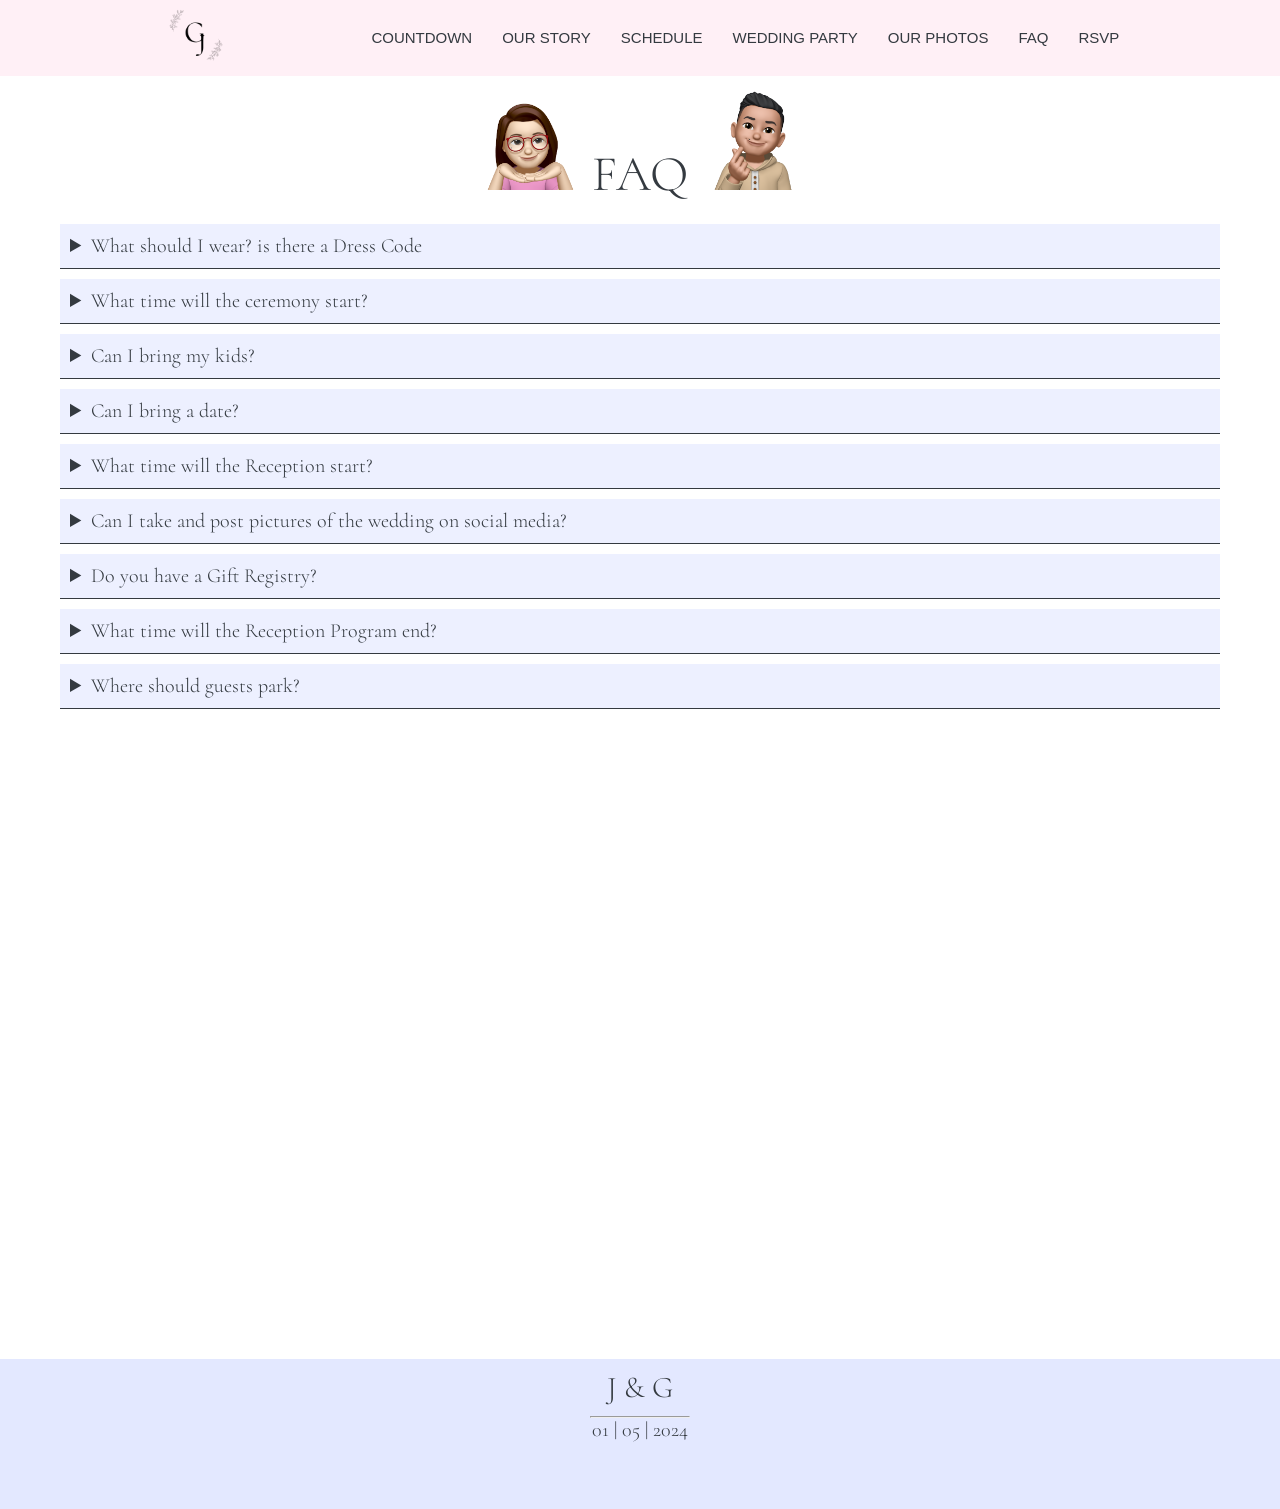
==== faq.html @ 29e872af "Add files via upload" ====
<!DOCTYPE html>
<html lang="en">
  <head>
    <meta charset="UTF-8" />
    <meta name="viewport" content="width=device-width, initial-scale=1.0" />
    <link rel="preconnect" href="https://fonts.googleapis.com">
    <link rel="preconnect" href="https://fonts.gstatic.com" crossorigin>
    <link href="https://fonts.googleapis.com/css2?family=Cormorant:wght@400;700&family=Great+Vibes&family=Parisienne&family=Roboto+Condensed&display=swap" rel="stylesheet">
    <link rel="icon" type="image/x-icon" href="img/favicon_io/favicon.ico">   
    <link rel="stylesheet" href="css/style.css" />
    <title>Marblessed</title>
  </head>
  <body>
    <main class="main__container section1">
      <nav id="navigation" class="nav">
        <a href="index.html" class="nav__logo"><img src="img/newlogo.png" alt="" /></a>
        <ul class="nav__link">
          <input type="checkbox" id="checkbox__toggle" />
          <div class="nav__link--menu">
            <li>
              <a class="nav__link--btn" href="index.html#whenwhere">Countdown</a>
            </li>
            <li>
              <a class="nav__link--btn" href="index.html#ourstory">Our Story </a>
            </li>
            <li>
              <a class="nav__link--btn" href="index.html#schedule">Schedule </a>
            </li>
            <li>
              <a class="nav__link--btn" href="index.html#wedparty">Wedding Party </a>
            </li>
            <li>
              <a class="nav__link--btn" href="photos.html">Our Photos</a>
            </li>
            <li>
              <a class="nav__link--btn" href="#">FAQ </a>
            </li>
            <li><a class="nav__link--btn cta__btn" target="_blank" href="https://www.theknot.com/us/glen-mangahas-and-jollina-jorda-jan-2024/rsvp">RSVP</a></li>
          </div>
          <label for="checkbox__toggle" class="hamburger"></label>
        </ul>
      </nav>
      <section id="faq">
        <div class="faq__container">
          <h2>           
            <img src="img/jollina.png" width="110px" alt=""> 
            <span>FAQ</span>
            <img src="img/glen.png" width="110px" alt="">
          </h2>
          <details>
            <summary>What should I wear? is there a Dress Code</summary>
            <div>
              <p>Strictly a <b>Formal</b> Event, <br>
              </p>
              <ul class="list__container">
                <li>Any light colored long sleeves polo for the Gentlemen </li>
                <li>Long dress, jumpsuits or separates in Pastel colors for the Ladies.</li>
              </ul>
              <div class="color__container">
                <div class="color__container--circle"></div>
                <div class="color__container--circle"></div>
                <div class="color__container--circle"></div>
                <div class="color__container--circle"></div>
                <div class="color__container--circle"></div>              
                <div class="color__container--circle"></div>
              </div>
              <p>The Church has strict guidelines, therefore, no backless, see-through, plunging neckline, low cut, high slits or mini dresses. Otherwise, you may be asked to wear a shawl in the Church. Also please do NOT wear denim pants, slippers or sneakers.   </div>  
              </p>
          </details>
          <details>
            <summary>What time will the ceremony start?</summary>
            <p>We have a strict schedule to follow. Processional march will start at 3:30 PM, so please arrive by 3:15 PM. If arriving late, please DO NOT enter the church while Jollina is walking down the aisle</p>
          </details>
          <details>
            <summary>Can I bring my kids?</summary>
            <p>While we love your little ones, due to our venue having a limited capacity we will only be able to accommodate those listed on your invitation. We appreciate you making arrangements ahead of time and leaving the kids at home so you can celebrate with us</p>
          </details>
          <details>
            <summary>Can I bring a date?</summary>
            <p>We have a strict guest list to stay on budget.  Our wedding is strictly RSVP only. We will only able to accommodate those listed on your invitation.</p>
          </details>
          <details>
            <summary>What time will the Reception start?</summary>
            <p>After the ceremony, the wedding party will be taking pictures in the church for around half an hour. Guests can head straight to the reception hall where we will be serving our cocktail menu.”</p>
          </details>
          <details>
            <summary>Can I take and post pictures of the wedding on social media?</summary>
            <p>Yes please! We encourage guests to post pictures onto their social media channels. Our only request is that you tag each photo with our wedding hashtag #JollynaSiGlen so we can keep track of all of your pictures!”</p>
          </details>
          <details>
            <summary>Do you have a Gift Registry?</summary>
            <p>As much as we appreciate your thoughtfulness, our baggage space is limited for the journey home (50kg to be exact &#128514). If you insist on giving, we would be grateful to receive monetary gifts instead to help us save up for our future &#127968. Your presence is truly the best &#127873, thank you for being part of our special day! </p>
          </details>
          <details>
            <summary>What time will the Reception Program end?</summary>
            <p>The program will end around 10:00 PM. Please stay with us until the end of the program. <br>
              PLEASE DO NOT EAT AND RUN!
          </details>
          <details>
            <summary>Where should guests park?</summary>
            <p>Parking lot beside Casa Ibarra is available for a fee</p>
          </details>
        </div>
      </section>
      <footer>
        <p class="footer__logo">J & G</p>
        <hr>
        <span>01 | 05 | 2024</span>
    </footer>
    </main>
  </body>
  <script src="js/nav.js"></script>
</html>
---- css/style.css ----
*,
*::before,
*::after {
  margin: 0;
  padding: 0;
  box-sizing: inherit; }

html {
  font-size: 62.5%;
  scroll-behavior: smooth;
  height: fill-available;
  height: -webkit-fill-available; }

body {
  box-sizing: border-box;
  text-align: center;
  font-family: "Cormorant", serif;
  font-weight: 100;
  font-size: 2rem;
  color: #343a40;
  height: fill-available;
  height: -webkit-fill-available; }

@keyframes nav-slide {
  0% {
    transform: translatex(100%); }
  100% {
    transform: translatex(0%); } }

@keyframes section-slide {
  0% {
    opacity: 0.5;
    transform: translateY(50px); }
  100% {
    opacity: 1;
    transform: translateY(0); } }

@keyframes slideUp {
  0% {
    transform: translateY(100%);
    opacity: 0; }
  50% {
    transform: translateY(-10%); }
  100% {
    transform: translateY(0%);
    opacity: 1; } }

@keyframes text--reveal {
  0% {
    opacity: 0; }
  100% {
    opacity: 1; } }

h2 {
  color: #343a40;
  font-family: "Great Vibes", cursive;
  font-size: 5rem;
  font-weight: 100; }
  @media (max-width: 599px) {
    h2 {
      font-size: 4rem; } }

h3 {
  color: #343a40;
  font-family: "Parisienne", cursive;
  font-size: 3rem;
  font-weight: 100; }

h4 {
  color: #343a40;
  font-family: "Cormorant", serif;
  font-size: 2rem;
  margin: 1rem; }

.abscenter {
  position: absolute;
  top: 50%;
  left: 50%;
  transform: translate(-50%, -50%); }

.border--right {
  border-right: 1px solid #fcc2d7; }

.img__footer {
  transform: translateY(55%);
  max-width: 60rem;
  display: inline-block; }
  .img__footer img {
    width: 100%; }

.section--animation {
  animation: section-slide 0.8s;
  animation-fill-mode: backwards; }

.attribution {
  margin-top: 1rem; }

.attribution > a {
  text-decoration: none;
  color: black;
  font-size: 1rem; }
  @media (max-width: 599px) {
    .attribution > a {
      font-size: 0.8rem; } }

.wedparty--slide {
  transform: translatey(700px); }

.pink--background {
  background-color: #fff0f6; }

#submit {
  background: #fff0f6;
  color: #343a40;
  border: none;
  padding: 1.5rem 8rem;
  margin: 6rem auto;
  border-radius: 5rem;
  transition: all 0.3s ease-in;
  position: relative;
  text-decoration: none;
  display: inline-block; }
  #submit::after {
    content: " ";
    position: absolute;
    top: 0;
    left: 0;
    width: 100%;
    height: 100%;
    transition: all 0.3s ease-in;
    background-color: #fff0f6;
    z-index: -1;
    border-radius: 50px; }

#submit:hover {
  transform: translateY(-4px);
  cursor: pointer; }

#submit:active {
  transform: translateY(-2px); }

#submit:hover::after {
  transform: scale(2);
  opacity: 0; }

.header > figure {
  backface-visibility: hidden;
  -webkit-backface-visibility: hidden;
  background-size: cover;
  background-position: center 55%;
  color: transparent;
  height: 100vh;
  width: 100%;
  left: 0px;
  top: 0px;
  opacity: 0;
  position: absolute;
  z-index: 0; }

.header > figure:nth-child(1) {
  transition: opacity 1s ease-in;
  background-image: url("../img/DX9A5564-min.avif"); }

.header > figure:nth-child(2) {
  transition: opacity 1s ease;
  background-image: url("../img/DX9A5300-min.avif"); }

.header > figure:nth-child(3) {
  transition: opacity 1s ease;
  background-image: url("../img/DX9A5320-min.avif"); }

.header > figure:nth-child(4) {
  transition: opacity 1s ease;
  background-image: url("../img/DX9A5759-min.avif"); }

.header > figure:nth-child(5) {
  transition: opacity 1s ease;
  background-image: url("../img/DX9A5433-min.avif"); }

.slider__button--next {
  position: absolute;
  content: "";
  bottom: 6.5px;
  right: 40%;
  width: 40px;
  height: 40px;
  border-radius: 50%;
  z-index: 2999;
  background-color: rgba(0, 0, 0, 0.2);
  border: none;
  cursor: pointer;
  font-size: 2rem;
  color: white;
  transition: all 0.5s ease;
  box-shadow: 0 0 10px rgba(0, 0, 0, 0.6);
  transform: translateX(15px);
  opacity: 0; }
  .slider__button--next:hover, .slider__button--next:active {
    background-color: rgba(0, 0, 0, 0.4);
    transform: translateX(0);
    opacity: 1;
    transition: all 0.5s ease-in; }
  @media (max-width: 900px) {
    .slider__button--next {
      right: 30%; } }
  @media (max-width: 599px) {
    .slider__button--next {
      height: 35px;
      width: 35px;
      right: 25%;
      bottom: 10px; } }

.slider__button--prev {
  position: absolute;
  content: "";
  bottom: 6.5px;
  left: 40%;
  width: 40px;
  height: 40px;
  border-radius: 50%;
  border: none;
  z-index: 2999;
  cursor: pointer;
  background-color: rgba(0, 0, 0, 0.2);
  font-size: 2rem;
  color: white;
  transition: all 0.5s ease;
  box-shadow: 0 0 10px rgba(0, 0, 0, 0.6);
  transform: translateX(-15px);
  opacity: 0; }
  .slider__button--prev:hover, .slider__button--prev:active {
    background-color: rgba(0, 0, 0, 0.4); }
  @media (max-width: 900px) {
    .slider__button--prev {
      left: 30%; } }
  @media (max-width: 599px) {
    .slider__button--prev {
      height: 35px;
      width: 35px;
      left: 25%;
      bottom: 10px; } }

.slider__button--container {
  bottom: 20px;
  left: 50%;
  position: absolute;
  transform: translateX(-50%);
  display: flex;
  gap: 0.5rem; }

.slider__button {
  height: 12px;
  width: 12px;
  border-radius: 50%;
  background-color: rgba(0, 0, 0, 0.2);
  z-index: 4000;
  border: 1px solid white;
  cursor: pointer; }
  .slider__button:focus, .slider__button:active {
    background-color: #fff0f6; }

.active {
  background-color: #fff0f6; }

.header:hover > .slider__button--next,
.header:hover > .slider__button--prev {
  transform: translateX(0);
  opacity: 1;
  transition: all 0.5s ease-in; }

.header {
  max-width: 100%;
  height: 100vh;
  background-color: #fff0f6; }

.title {
  color: #f6f6f6;
  font-family: "Great Vibes", cursive;
  position: absolute;
  top: 35%;
  left: 50%;
  transform: translate(-50%, -50%); }
  .title__mainheading {
    font-size: 8.5rem;
    padding: 2rem 1rem;
    text-shadow: 1px 1px 2px rgba(0, 0, 0, 0.6);
    animation: slideUp 1.5s ease-in-out;
    animation-fill-mode: backwards; }
    @media (max-width: 900px) {
      .title__mainheading {
        font-size: 6rem; } }
    @media (max-width: 599px) {
      .title__mainheading {
        font-size: 3.2rem;
        padding: 2rem 0; } }
  .title__subheading {
    font-size: 2rem;
    text-shadow: 1px 1px 2px rgba(0, 0, 0, 0.6);
    font-family: "Cormorant", serif;
    padding: 1rem 1rem;
    text-transform: uppercase;
    animation: text--reveal 1.5s ease-in;
    animation-fill-mode: backwards;
    animation-delay: 1s; }
    @media (max-width: 599px) {
      .title__subheading {
        font-size: 1.4rem; } }
  .title hr {
    height: 2px;
    background-color: white; }

.nav {
  display: flex;
  justify-content: space-evenly;
  align-items: center;
  padding: 0 2rem 0 2rem;
  font-weight: 400;
  border-bottom: 1px solid white;
  position: fixed;
  top: 0;
  width: 100%;
  z-index: 3000; }
  @media (max-width: 1200px) {
    .nav {
      justify-content: space-between; } }
  @media (max-width: 599px) {
    .nav {
      padding: 0 1rem; } }
  .nav__logo > img {
    height: 70px; }
    @media (max-width: 599px) {
      .nav__logo > img {
        height: 45px; } }
  .nav__link {
    display: flex;
    flex-direction: row; }
    .nav__link--menu {
      display: flex;
      flex-direction: row;
      list-style: none;
      font-size: 1.5rem;
      text-decoration: none;
      gap: 3rem; }
      @media (max-width: 1200px) {
        .nav__link--menu {
          opacity: 0;
          visibility: hidden;
          position: fixed;
          right: 0;
          top: 67px;
          text-align: center;
          flex-direction: column;
          width: 100%;
          height: 100vh;
          background-color: #fff0f6;
          padding: 6rem 5rem;
          font-size: 2rem; } }
  @media (max-width: 1200px) and (max-width: 599px) {
    .nav__link--menu {
      top: 52px; } }
      .nav__link--menu span {
        color: #f783ac;
        margin-left: 3rem;
        font-size: 1rem;
        display: none; }
        @media (max-width: 1200px) {
          .nav__link--menu span {
            display: none; } }
    .nav__link--btn {
      text-decoration: none;
      color: #343a40;
      font-family: Montserat, sans-serif;
      text-transform: uppercase;
      display: inline-block;
      position: relative; }
      .nav__link--btn::after {
        content: " ";
        position: absolute;
        width: 100%;
        border-bottom: 3px solid #91a7ff;
        top: 120%;
        left: 0;
        transform: scale(0);
        transition: transform 0.3s ease-out;
        transform-origin: center; }
      .nav__link--btn:hover::after {
        transform: scale(1); }

#checkbox__toggle,
.hamburger {
  display: none; }

.hamburger {
  width: 29px;
  height: 3px;
  background-color: #343a40;
  position: absolute;
  right: 20px; }
  @media (max-width: 1200px) {
    .hamburger {
      display: block; } }
  .hamburger::before {
    content: " ";
    position: absolute;
    top: -10px;
    left: 0;
    width: 100%;
    height: 3px;
    background-color: #343a40; }
  .hamburger::after {
    content: " ";
    position: absolute;
    top: 10px;
    left: 0;
    width: 100%;
    height: 3px;
    background-color: #343a40; }

#checkbox__toggle:checked + .nav__link--menu {
  opacity: 0.98;
  visibility: visible;
  animation: nav-slide 0.4s ease-in;
  animation-fill-mode: backwards; }

#checkbox__toggle:checked ~ .hamburger::before {
  transform: rotate(135deg);
  top: 0;
  transition: all 0.4s ease-in; }

#checkbox__toggle:checked ~ .hamburger::after {
  transform: rotate(-135deg);
  top: 0;
  transition: all 0.4s ease-in; }

#checkbox__toggle:checked ~ .hamburger {
  background-color: transparent; }

.countdown__container {
  background-color: #f6f6f6; }

.countdown {
  max-width: 1240px;
  margin: 0 auto;
  padding-top: 6rem; }
  .countdown__text {
    font-size: 1.6rem;
    text-transform: uppercase;
    color: #343a40;
    line-height: 2;
    margin-bottom: 6rem; }
  .countdown__time {
    display: flex;
    justify-content: center;
    gap: 1rem;
    padding: 3rem 1rem 0 1rem; }
    @media (max-width: 599px) {
      .countdown__time {
        gap: 1rem; } }
    .countdown__time--counter {
      max-width: 10rem;
      height: 10rem;
      position: relative;
      flex: 1 1 0;
      box-shadow: 0 0 2px rgba(0, 0, 0, 0.2);
      border-radius: 5px; }
      .countdown__time--counter span:nth-of-type(1) {
        color: #343a40;
        font-size: 4rem;
        font-family: "Roboto Condensed", sans-serif;
        color: #67956c;
        display: inline-flex;
        padding-top: 1.5rem; }
      .countdown__time--counter span:nth-of-type(2) {
        text-transform: uppercase;
        font-size: 1.6rem;
        display: inline-flex; }

#schedule {
  background-color: #f6f6f6; }

.schedule__container {
  padding: 3rem 2rem 0 2rem;
  margin: 0 auto;
  max-width: 1240px; }

.schedule__header {
  margin-top: 5rem; }

.schedule__body {
  display: flex;
  gap: 2rem;
  padding: 5rem 10rem 10rem 10rem; }
  @media (max-width: 900px) {
    .schedule__body {
      flex-direction: column; } }
  @media (max-width: 599px) {
    .schedule__body {
      padding: 5rem 0.9rem 5rem 0.9rem; } }
  .schedule__body a {
    background: #fff0f6;
    color: #343a40;
    border: none;
    padding: 1.5rem 8rem;
    margin: 2.5rem auto;
    border-radius: 5rem;
    transition: all 0.3s ease-in;
    position: relative;
    text-decoration: none;
    display: inline-block;
    font-size: 1.8rem; }
    .schedule__body a::after {
      content: " ";
      position: absolute;
      top: 0;
      left: 0;
      width: 100%;
      height: 100%;
      transition: all 0.3s ease-in;
      background-color: #fff0f6;
      z-index: -1;
      border-radius: 50px; }
    .schedule__body a:hover {
      transform: translateY(-4px);
      cursor: pointer; }
    .schedule__body a:active {
      transform: translateY(-2px); }
    .schedule__body a:hover::after {
      transform: scale(2);
      opacity: 0; }

.schedule__cards {
  flex: 1 1 0;
  background-color: white;
  padding-bottom: 2rem 2rem 0 2rem;
  box-shadow: 0 0 3px rgba(0, 0, 0, 0.3); }
  .schedule__cards--img {
    width: 100%;
    height: auto;
    border-bottom: 4px solid #fff0f6;
    overflow: hidden;
    aspect-ratio: 3/2; }
  .schedule__cards--icon {
    display: inline-block;
    fill: #67956c;
    width: 2.6rem; }
  .schedule__cards time {
    display: inline-block;
    color: #67956c;
    text-decoration: underline; }
  .schedule__cards span {
    display: inline-block; }

.location {
  display: flex;
  justify-content: center;
  gap: 2.5rem;
  margin-bottom: 1rem; }

#wedparty {
  padding: 6rem 0; }
  #wedparty h2 {
    margin-bottom: 4rem; }
  #wedparty p {
    margin-bottom: 1.2rem; }

.wedparty__tab {
  max-width: 1240px;
  margin: 0 auto;
  display: flex;
  justify-content: center;
  padding: 2rem;
  border-bottom: 1px solid #b2bac1; }
  .wedparty__tab--btn {
    padding: 0 1rem;
    background-color: white;
    border: none;
    position: relative;
    text-transform: uppercase;
    color: #343a40;
    cursor: pointer;
    font-size: 1.5rem; }
    .wedparty__tab--btn:focus, .wedparty__tab--btn:active, .wedparty__tab--btn:hover {
      color: #fcc2d7; }
    .wedparty__tab--btn::after {
      content: " ";
      position: absolute;
      bottom: -2.2rem;
      left: 0;
      width: 100%; }
    .wedparty__tab--btn:focus::after, .wedparty__tab--btn:active::after, .wedparty__tab--btn:hover::after {
      height: 3.2px;
      background-color: #fcc2d7; }

.wedparty__container {
  max-width: 1240px;
  margin: 0 auto; }

.wedparty__body {
  height: 620px;
  position: relative;
  overflow: hidden; }
  @media (max-width: 900px) {
    .wedparty__body {
      height: 1200px; } }
  .wedparty__body--img {
    border-radius: 50%;
    margin: 1rem;
    overflow: hidden;
    aspect-ratio: 1/1; }
    @media (max-width: 599px) {
      .wedparty__body--img {
        margin: 0; } }
  .wedparty__body--card {
    position: absolute;
    top: 3%;
    left: 0;
    width: 100%;
    transition: transform 0.5s;
    display: flex;
    justify-content: center;
    gap: 5rem; }
    @media (max-width: 900px) {
      .wedparty__body--card {
        top: 2%;
        flex-direction: column;
        gap: 1.5rem; } }
    .wedparty__body--card h3 {
      padding: 1rem 1rem 0 1rem; }
    .wedparty__body--card h4 {
      text-transform: uppercase;
      font-size: 2rem;
      color: #67956c; }
    .wedparty__body--card p {
      font-size: 1.9rem; }

.comaids {
  display: flex;
  gap: 5rem;
  justify-content: center; }
  @media (max-width: 599px) {
    .comaids {
      flex-direction: column;
      gap: 1.5rem; } }

.sponsors {
  flex: 1 1 0; }

#rsvp {
  padding: 5rem 1rem 15rem 1rem;
  background-image: url("../img/footer.avif");
  background-position: center 68%;
  background-size: cover; }

.rsvp__container {
  max-width: 1080px;
  margin: 0 auto;
  border: 2px solid rgba(229, 222, 226, 0.5);
  padding: 5rem 6rem 0 6rem;
  border-radius: 6px;
  background-color: rgba(255, 255, 255, 0.6); }

.rsvp__flower {
  transform: translatey(55%);
  max-width: 50rem;
  margin: 0 auto; }
  .rsvp__flower img {
    width: 90%; }

.story__container {
  max-width: 1240px;
  margin: 12rem auto 6rem auto;
  padding: 0 2rem; }
  @media (max-width: 599px) {
    .story__container {
      padding: 0 1rem; } }
  .story__container h2 {
    margin: 4rem 0; }
  .story__container p {
    padding: 0 8rem;
    line-height: 1.6; }
    @media (max-width: 599px) {
      .story__container p {
        padding: 0 2rem; } }

.story {
  display: grid;
  grid-template-columns: repeat(3, 1fr);
  gap: 1rem;
  margin-top: 6rem;
  padding: 2rem 2rem;
  border-radius: 6px; }
  @media (max-width: 900px) {
    .story {
      grid-template-columns: repeat(2, 1fr); } }
  @media (max-width: 599px) {
    .story {
      gap: 0.5rem;
      padding: 1rem 1rem; } }

.flip-card {
  perspective: 1000px;
  min-height: 300px; }
  .flip-card:hover .story__card {
    transform: rotateY(180deg); }

.story__card {
  position: relative;
  width: 100%;
  height: 100%;
  transition: transform 0.8s;
  transform-style: preserve-3d; }
  .story__card--front, .story__card--back {
    position: absolute;
    width: 100%;
    height: 100%;
    -webkit-backface-visibility: hidden;
    padding: 4rem 0; }
  .story__card--header {
    display: flex;
    flex-direction: column;
    justify-content: space-between;
    padding-top: 4rem; }
    .story__card--header p:last-child {
      text-transform: uppercase;
      color: red;
      font-size: 1.2rem; }
  .story__card--front {
    background-color: #fff0f6; }
  .story__card--back {
    transform: rotateY(180deg);
    background-color: #dbe4ff;
    display: flex;
    flex-direction: column; }
    .story__card--back > img {
      width: 9rem;
      margin: 0 auto; }

.faq__container {
  max-width: 1240px;
  margin: 8rem auto 4rem auto;
  padding: 0 4rem 60rem 4rem; }
  @media (max-width: 599px) {
    .faq__container {
      padding: 0 2rem 40rem 2rem; } }
  .faq__container h2 {
    font-family: "Cormorant", serif;
    margin-bottom: 2rem; }

details {
  text-align: left;
  transition: all 1s;
  margin-bottom: 1rem;
  border-bottom-left-radius: 2px;
  border-bottom-right-radius: 2px; }

details[open] > summary {
  border: none; }

details summary {
  cursor: pointer;
  padding: 1rem;
  border-bottom: 1px solid #343a40;
  background-color: #edf0ff; }

details summary > * {
  display: inline; }

details p {
  background-color: white;
  margin-top: 1rem;
  padding: 1rem 0 2rem 0; }

.color__container {
  display: flex;
  flex-direction: row;
  column-gap: 20px;
  margin: 0 auto; }

.color__container--circle {
  border-radius: 100%; }

.color__container--circle:nth-of-type(1) {
  width: 50px;
  height: 50px;
  background-color: #b1d4e0; }

.color__container--circle:nth-of-type(2) {
  width: 50px;
  height: 50px;
  background-color: #e6bdcc; }

.color__container--circle:nth-of-type(3) {
  width: 50px;
  height: 50px;
  background-color: #f0c9b3; }

.color__container--circle:nth-of-type(4) {
  width: 50px;
  height: 50px;
  background-color: #b4aaa9; }

.color__container--circle:nth-of-type(5) {
  width: 50px;
  height: 50px;
  background-color: #d4d0d0; }

.list__container {
  margin-left: 20px;
  margin-bottom: 10px; }

footer {
  height: 150px;
  background-color: #e3e8ff;
  padding-top: 1rem; }
  @media (max-width: 599px) {
    footer {
      height: 140px; } }
  footer > p {
    font-size: 3rem; }
    @media (max-width: 599px) {
      footer > p {
        font-size: 2rem; } }
  footer hr {
    width: 100px;
    margin: 1rem auto 0 auto; }
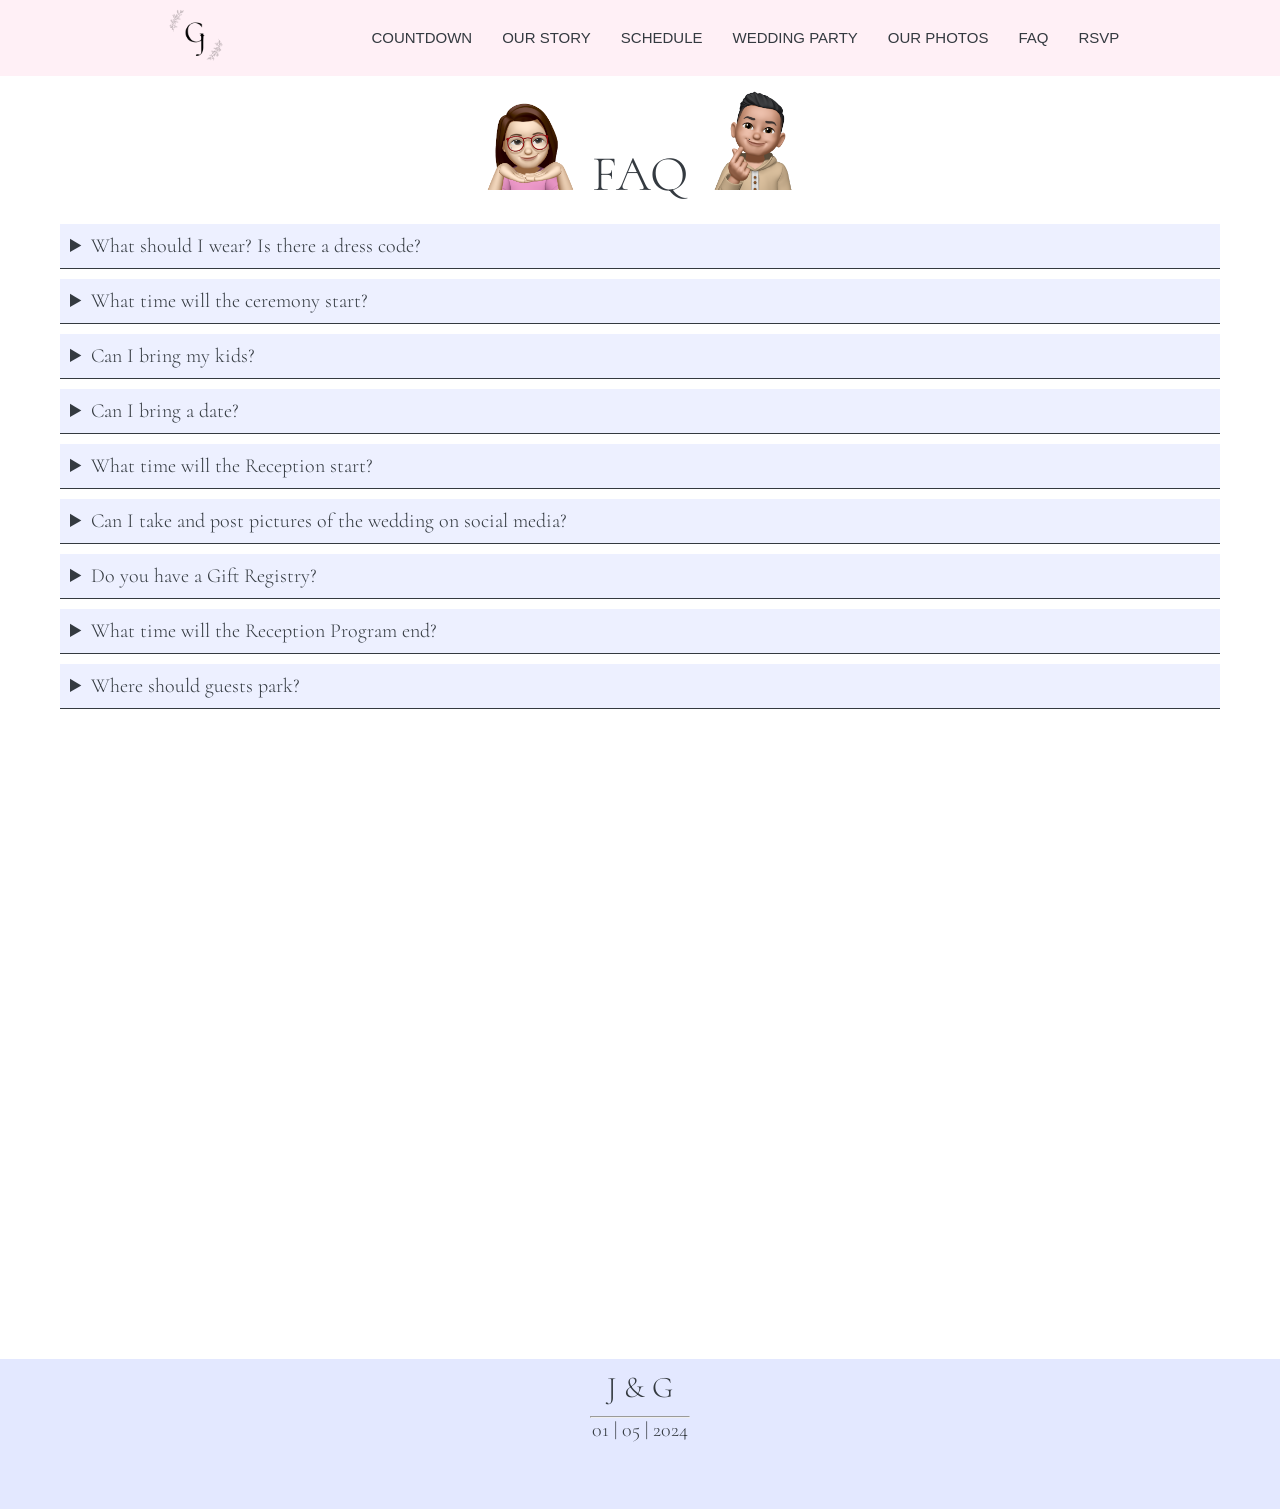
==== commit 0e29c9f1: "Add files via upload" ====
--- a/faq.html
+++ b/faq.html
@@ -48,7 +48,7 @@
             <img src="img/glen.png" width="110px" alt="">
           </h2>
           <details>
-            <summary>What should I wear? is there a Dress Code</summary>
+            <summary>What should I wear? Is there a dress code?</summary>
             <div>
               <p>Strictly a <b>Formal</b> Event, <br>
               </p>
@@ -69,27 +69,27 @@
           </details>
           <details>
             <summary>What time will the ceremony start?</summary>
-            <p>We have a strict schedule to follow. Processional march will start at 3:30 PM, so please arrive by 3:15 PM. If arriving late, please DO NOT enter the church while Jollina is walking down the aisle</p>
+            <p>We have a strict schedule to follow. Processional march will start at 3:30 PM, so please arrive by 3:15 PM. If arriving late, please DO NOT enter the church while Jollina is walking down the aisle.</p>
           </details>
           <details>
             <summary>Can I bring my kids?</summary>
-            <p>While we love your little ones, due to our venue having a limited capacity we will only be able to accommodate those listed on your invitation. We appreciate you making arrangements ahead of time and leaving the kids at home so you can celebrate with us</p>
+            <p>While we love your little ones, due to our venue having a limited capacity we will only be able to accommodate those listed on your invitation. We appreciate you making arrangements ahead of time and leaving the kids at home so you can celebrate with us.</p>
           </details>
           <details>
             <summary>Can I bring a date?</summary>
-            <p>We have a strict guest list to stay on budget.  Our wedding is strictly RSVP only. We will only able to accommodate those listed on your invitation.</p>
+            <p>We have a strict guest list to stay on budget. Our wedding is strictly RSVP only. We will only be able to accommodate those listed on your invitation.</p>
           </details>
           <details>
             <summary>What time will the Reception start?</summary>
-            <p>After the ceremony, the wedding party will be taking pictures in the church for around half an hour. Guests can head straight to the reception hall where we will be serving our cocktail menu.”</p>
+            <p>After the ceremony, the wedding party will be taking pictures in the church for around half an hour. Guests can head straight to the reception hall where we will be serving our cocktail menu.</p>
           </details>
           <details>
             <summary>Can I take and post pictures of the wedding on social media?</summary>
-            <p>Yes please! We encourage guests to post pictures onto their social media channels. Our only request is that you tag each photo with our wedding hashtag #JollynaSiGlen so we can keep track of all of your pictures!”</p>
+            <p>Yes please! We encourage guests to post pictures onto their social media channels. Our only request is that you tag each photo with our wedding hashtag #JollynaSiGlen so we can keep track of all of your pictures!</p>
           </details>
           <details>
             <summary>Do you have a Gift Registry?</summary>
-            <p>As much as we appreciate your thoughtfulness, our baggage space is limited for the journey home (50kg to be exact &#128514). If you insist on giving, we would be grateful to receive monetary gifts instead to help us save up for our future &#127968. Your presence is truly the best &#127873, thank you for being part of our special day! </p>
+            <p>As much as we appreciate your thoughtfulness, our baggage space is limited for the journey home (50kg to be exact &#128514). If you insist on giving, we would be grateful to receive monetary gifts instead to help us save up for our future &#127968. Your presence is truly the best gift. Thank you for being part of our special day! </p>
           </details>
           <details>
             <summary>What time will the Reception Program end?</summary>
@@ -98,7 +98,8 @@
           </details>
           <details>
             <summary>Where should guests park?</summary>
-            <p>Parking lot beside Casa Ibarra is available for a fee</p>
+            <p>There is a parking lot beside Casa Ibarra that can accomodate 20-40 cars. If there are no more slots available, the nearest pay parking building would be the Mall Of Asia Arena Annex (MAAX) Building. There is a free shuttle service from there to Casa Ibarra. </p>
+            <a href="https://www.waze.com/live-map/directions/ph/ncr/pasay/mall-of-asia-arena-annex-(maax)-building?to=place.ChIJDzJ4VGjLlzMRQ5A3Xs5JwtI">MAAX Building</a>
           </details>
         </div>
       </section>
--- a/css/style.css
+++ b/css/style.css
@@ -159,11 +159,11 @@
 
 .header > figure:nth-child(1) {
   transition: opacity 1s ease-in;
-  background-image: url("../img/DX9A5564-min.avif"); }
+  background-image: url("../img/union.avif"); }
 
 .header > figure:nth-child(2) {
   transition: opacity 1s ease;
-  background-image: url("../img/DX9A5300-min.avif"); }
+  background-image: url("../img/DX9A5564-min.avif"); }
 
 .header > figure:nth-child(3) {
   transition: opacity 1s ease;
@@ -175,7 +175,7 @@
 
 .header > figure:nth-child(5) {
   transition: opacity 1s ease;
-  background-image: url("../img/DX9A5433-min.avif"); }
+  background-image: url("../img/DX9A5300-min.avif"); }
 
 .slider__button--next {
   position: absolute;
@@ -556,6 +556,9 @@
   gap: 2.5rem;
   margin-bottom: 1rem; }
 
+.program__image {
+  width: 100%; }
+
 #wedparty {
   padding: 6rem 0; }
   #wedparty h2 {
@@ -570,6 +573,9 @@
   justify-content: center;
   padding: 2rem;
   border-bottom: 1px solid #b2bac1; }
+  @media (max-width: 599px) {
+    .wedparty__tab {
+      padding: 2rem 0; } }
   .wedparty__tab--btn {
     padding: 0 1rem;
     background-color: white;
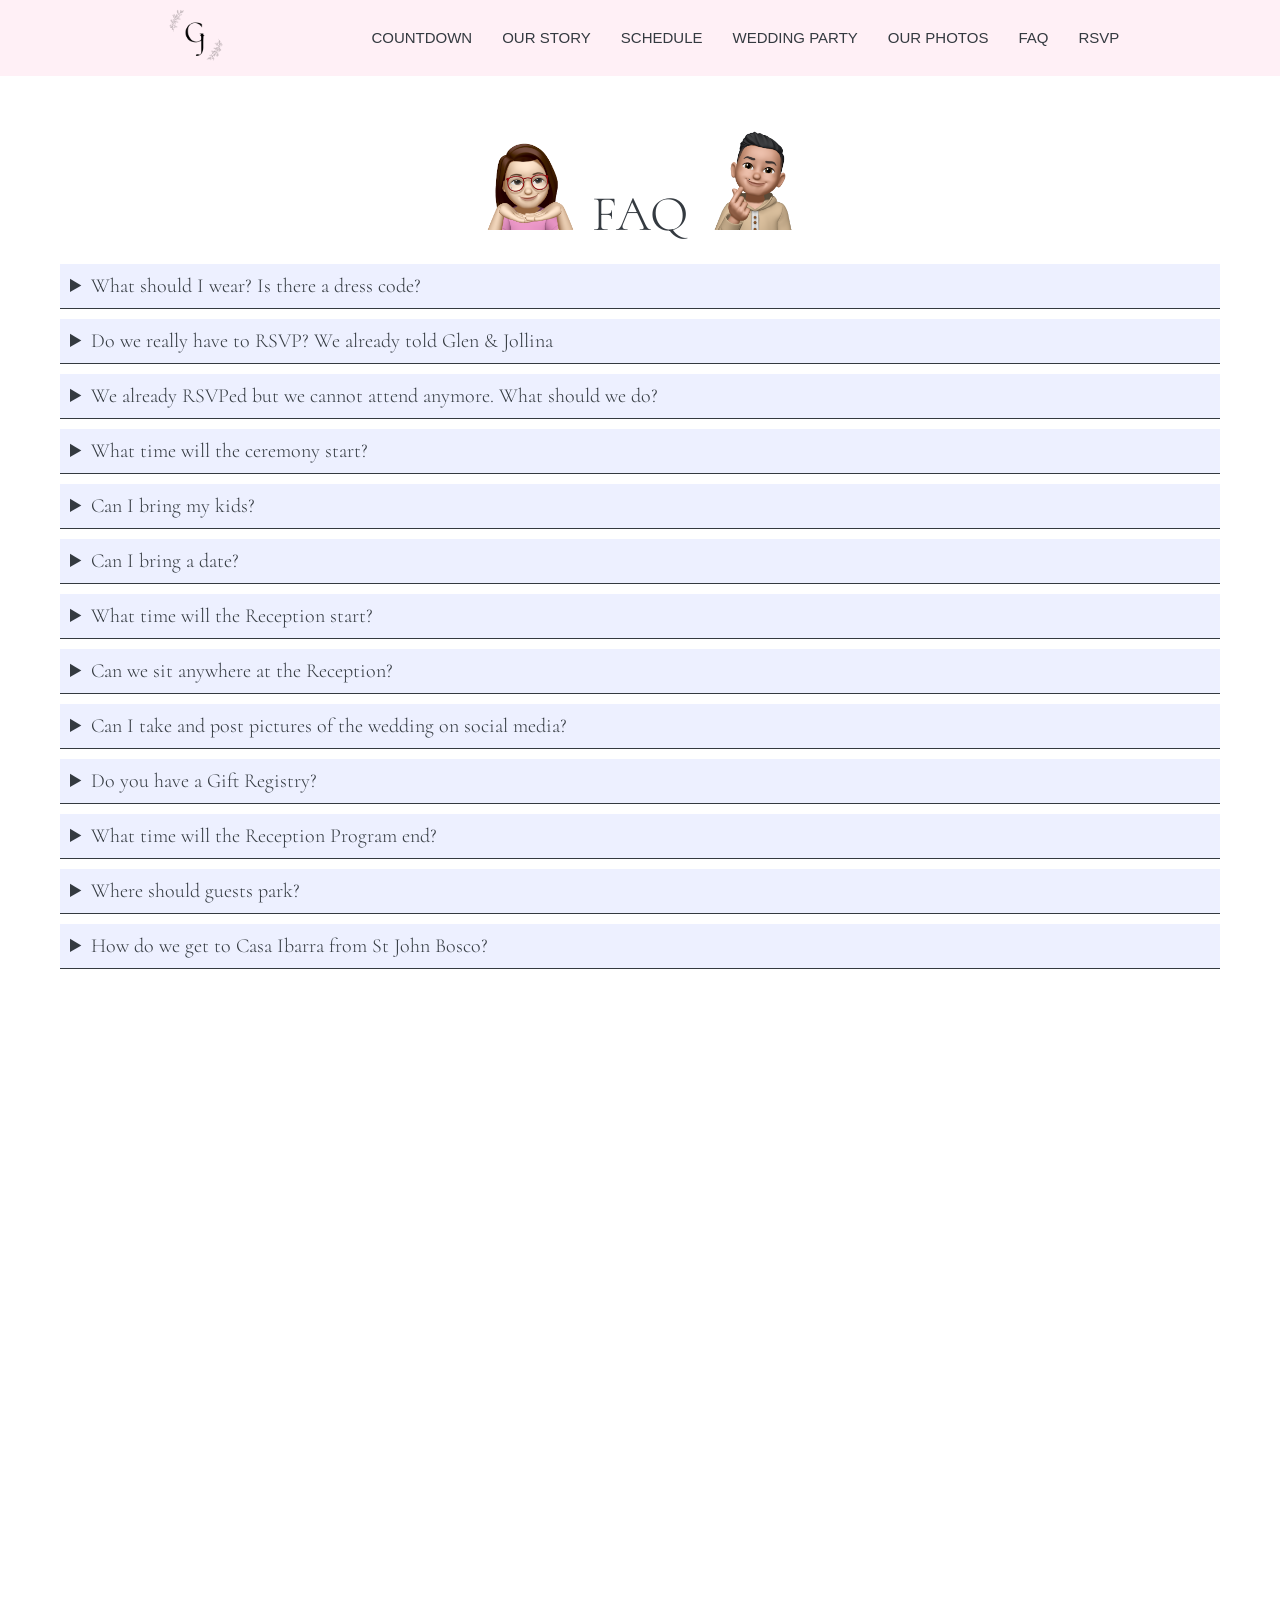
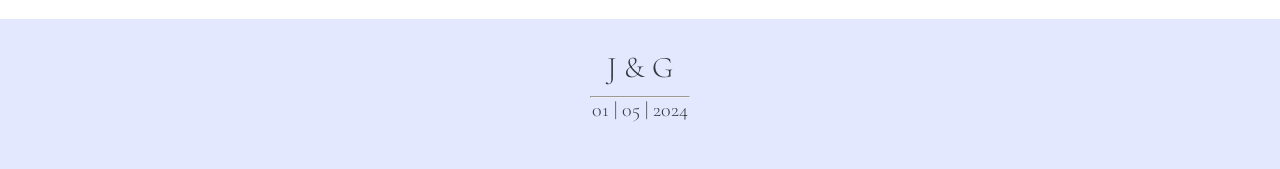
==== commit 675ba224: "Add files via upload" ====
--- a/faq.html
+++ b/faq.html
@@ -8,7 +8,7 @@
     <link href="https://fonts.googleapis.com/css2?family=Cormorant:wght@400;700&family=Great+Vibes&family=Parisienne&family=Roboto+Condensed&display=swap" rel="stylesheet">
     <link rel="icon" type="image/x-icon" href="img/favicon_io/favicon.ico">   
     <link rel="stylesheet" href="css/style.css" />
-    <title>Marblessed</title>
+    <title>Glen & Jollina Nuptial</title>
   </head>
   <body>
     <main class="main__container section1">
@@ -68,6 +68,14 @@
               </p>
           </details>
           <details>
+            <summary>Do we really have to RSVP? We already told Glen & Jollina</summary>
+            <p>YES, RSVP is the formal confirmation to guarantee that you are included in the final guest list. If you come without RSVPing, our coordinator cannot let you enter the reception.</p>
+          </details>
+          <details>
+            <summary>We already RSVPed but we cannot attend anymore. What should we do?</summary>
+            <p>It is sad that you can no longer attend our special day. Should this happen, please go back to the RSVP form and update your answer so we can give your alloted seats to someone else.</p>
+          </details>
+          <details>
             <summary>What time will the ceremony start?</summary>
             <p>We have a strict schedule to follow. Processional march will start at 3:30 PM, so please arrive by 3:15 PM. If arriving late, please DO NOT enter the church while Jollina is walking down the aisle.</p>
           </details>
@@ -84,22 +92,33 @@
             <p>After the ceremony, the wedding party will be taking pictures in the church for around half an hour. Guests can head straight to the reception hall where we will be serving our cocktail menu.</p>
           </details>
           <details>
+            <summary>Can we sit anywhere at the Reception?</summary>
+            <p>NO, there will be a formal seating arrangement posted at the entrance to the Reception area. Please ensure to check and follow accordingly</p>
+          </details>
+          <details>
             <summary>Can I take and post pictures of the wedding on social media?</summary>
-            <p>Yes please! We encourage guests to post pictures onto their social media channels. Our only request is that you tag each photo with our wedding hashtag #JollynaSiGlen so we can keep track of all of your pictures!</p>
+            <p>Yes please! We encourage guests to post pictures onto their social media channels. Our only request is that you tag each photo with our wedding hashtag <b>#JollyNaSiGlen</b> so we can keep track of all of your pictures!</p>
           </details>
           <details>
             <summary>Do you have a Gift Registry?</summary>
-            <p>As much as we appreciate your thoughtfulness, our baggage space is limited for the journey home (50kg to be exact &#128514). If you insist on giving, we would be grateful to receive monetary gifts instead to help us save up for our future &#127968. Your presence is truly the best gift. Thank you for being part of our special day! </p>
+            <p>As much as we appreciate your thoughtfulness, our baggage space is limited for the journey home (50kg to be exact &#128514). If you insist on giving, we would be grateful to receive monetary gifts instead to help us save up for our future &#127968. Your presence is truly the best gift. Thank you for being a part of our special day! </p>
           </details>
           <details>
             <summary>What time will the Reception Program end?</summary>
             <p>The program will end around 10:00 PM. Please stay with us until the end of the program. <br>
-              PLEASE DO NOT EAT AND RUN!
+              <b>PLEASE DO NOT EAT AND RUN!</b>
           </details>
           <details>
             <summary>Where should guests park?</summary>
             <p>There is a parking lot beside Casa Ibarra that can accomodate 20-40 cars. If there are no more slots available, the nearest pay parking building would be the Mall Of Asia Arena Annex (MAAX) Building. There is a free shuttle service from there to Casa Ibarra. </p>
-            <a href="https://www.waze.com/live-map/directions/ph/ncr/pasay/mall-of-asia-arena-annex-(maax)-building?to=place.ChIJDzJ4VGjLlzMRQ5A3Xs5JwtI">MAAX Building</a>
+            <a class="button__default" href="https://www.waze.com/live-map/directions/ph/ncr/pasay/mall-of-asia-arena-annex-(maax)-building?to=place.ChIJDzJ4VGjLlzMRQ5A3Xs5JwtI">Directions to MAAX</a>
+          </details>
+          <details>
+            <summary>How do we get to Casa Ibarra from St John Bosco?</summary>
+            <p>Please see the map below</p>
+            <div class="img__container">
+              <img src="img/map.avif" alt="">
+            </div>
           </details>
         </div>
       </section>
--- a/css/style.css
+++ b/css/style.css
@@ -140,6 +140,40 @@
   transform: translateY(-2px); }
 
 #submit:hover::after {
+  transform: scale(2);
+  opacity: 0; }
+
+.button__default {
+  background-color: #edf0ff;
+  color: #343a40;
+  border: none;
+  padding: 1.5rem 8rem;
+  margin: 1rem auto;
+  border-radius: 5rem;
+  transition: all 0.3s ease-in;
+  position: relative;
+  text-decoration: none;
+  display: inline-block; }
+  .button__default::after {
+    content: " ";
+    position: absolute;
+    top: 0;
+    left: 0;
+    width: 100%;
+    height: 100%;
+    transition: all 0.3s ease-in;
+    background-color: #edf0ff;
+    z-index: -1;
+    border-radius: 50px; }
+
+.button__default:hover {
+  transform: translateY(-4px);
+  cursor: pointer; }
+
+.button__default:active {
+  transform: translateY(-2px); }
+
+.button__default:hover::after {
   transform: scale(2);
   opacity: 0; }
 
@@ -496,7 +530,7 @@
   @media (max-width: 599px) {
     .schedule__body {
       padding: 5rem 0.9rem 5rem 0.9rem; } }
-  .schedule__body a {
+  .schedule__body--a {
     background: #fff0f6;
     color: #343a40;
     border: none;
@@ -508,7 +542,7 @@
     text-decoration: none;
     display: inline-block;
     font-size: 1.8rem; }
-    .schedule__body a::after {
+    .schedule__body--a::after {
       content: " ";
       position: absolute;
       top: 0;
@@ -519,12 +553,12 @@
       background-color: #fff0f6;
       z-index: -1;
       border-radius: 50px; }
-    .schedule__body a:hover {
+    .schedule__body--a:hover {
       transform: translateY(-4px);
       cursor: pointer; }
-    .schedule__body a:active {
+    .schedule__body--a:active {
       transform: translateY(-2px); }
-    .schedule__body a:hover::after {
+    .schedule__body--a:hover::after {
       transform: scale(2);
       opacity: 0; }
 
@@ -557,7 +591,14 @@
   margin-bottom: 1rem; }
 
 .program__image {
-  width: 100%; }
+  width: 100%;
+  transition: all 0.3s ease-in; }
+
+.img__link:hover > img {
+  transform: scale(1.08); }
+
+.program__card {
+  overflow: hidden; }
 
 #wedparty {
   padding: 6rem 0; }
@@ -607,7 +648,7 @@
   overflow: hidden; }
   @media (max-width: 900px) {
     .wedparty__body {
-      height: 1200px; } }
+      height: 1100px; } }
   .wedparty__body--img {
     border-radius: 50%;
     margin: 1rem;
@@ -743,11 +784,11 @@
 
 .faq__container {
   max-width: 1240px;
-  margin: 8rem auto 4rem auto;
+  margin: 12rem auto 4rem auto;
   padding: 0 4rem 60rem 4rem; }
   @media (max-width: 599px) {
     .faq__container {
-      padding: 0 2rem 40rem 2rem; } }
+      padding: 0 2rem 10rem 2rem; } }
   .faq__container h2 {
     font-family: "Cormorant", serif;
     margin-bottom: 2rem; }
@@ -814,14 +855,18 @@
   margin-left: 20px;
   margin-bottom: 10px; }
 
+.img__container {
+  overflow: hidden; }
+  .img__container img {
+    width: 80%;
+    margin-top: 2rem; }
+
 footer {
-  height: 150px;
+  min-height: 150px;
   background-color: #e3e8ff;
   padding-top: 1rem; }
-  @media (max-width: 599px) {
-    footer {
-      height: 140px; } }
   footer > p {
+    margin-top: 2rem;
     font-size: 3rem; }
     @media (max-width: 599px) {
       footer > p {
@@ -829,3 +874,28 @@
   footer hr {
     width: 100px;
     margin: 1rem auto 0 auto; }
+
+.footer__nav {
+  margin: 5rem 0 2rem 0;
+  max-width: 1200px;
+  display: none; }
+  @media (max-width: 1200px) {
+    .footer__nav {
+      display: block; } }
+  .footer__nav li {
+    width: 100%;
+    border-top: 1px solid black;
+    list-style: none; }
+    .footer__nav li:hover {
+      background-color: #c2d1ff; }
+  .footer__nav li:last-child {
+    border-bottom: 1px solid black; }
+  .footer__nav--btn {
+    text-decoration: none;
+    color: #343a40;
+    display: inline-block;
+    padding: 1rem 0;
+    font-family: Montserat, sans-serif;
+    text-transform: uppercase;
+    font-weight: 400;
+    font-size: 1.6rem; }
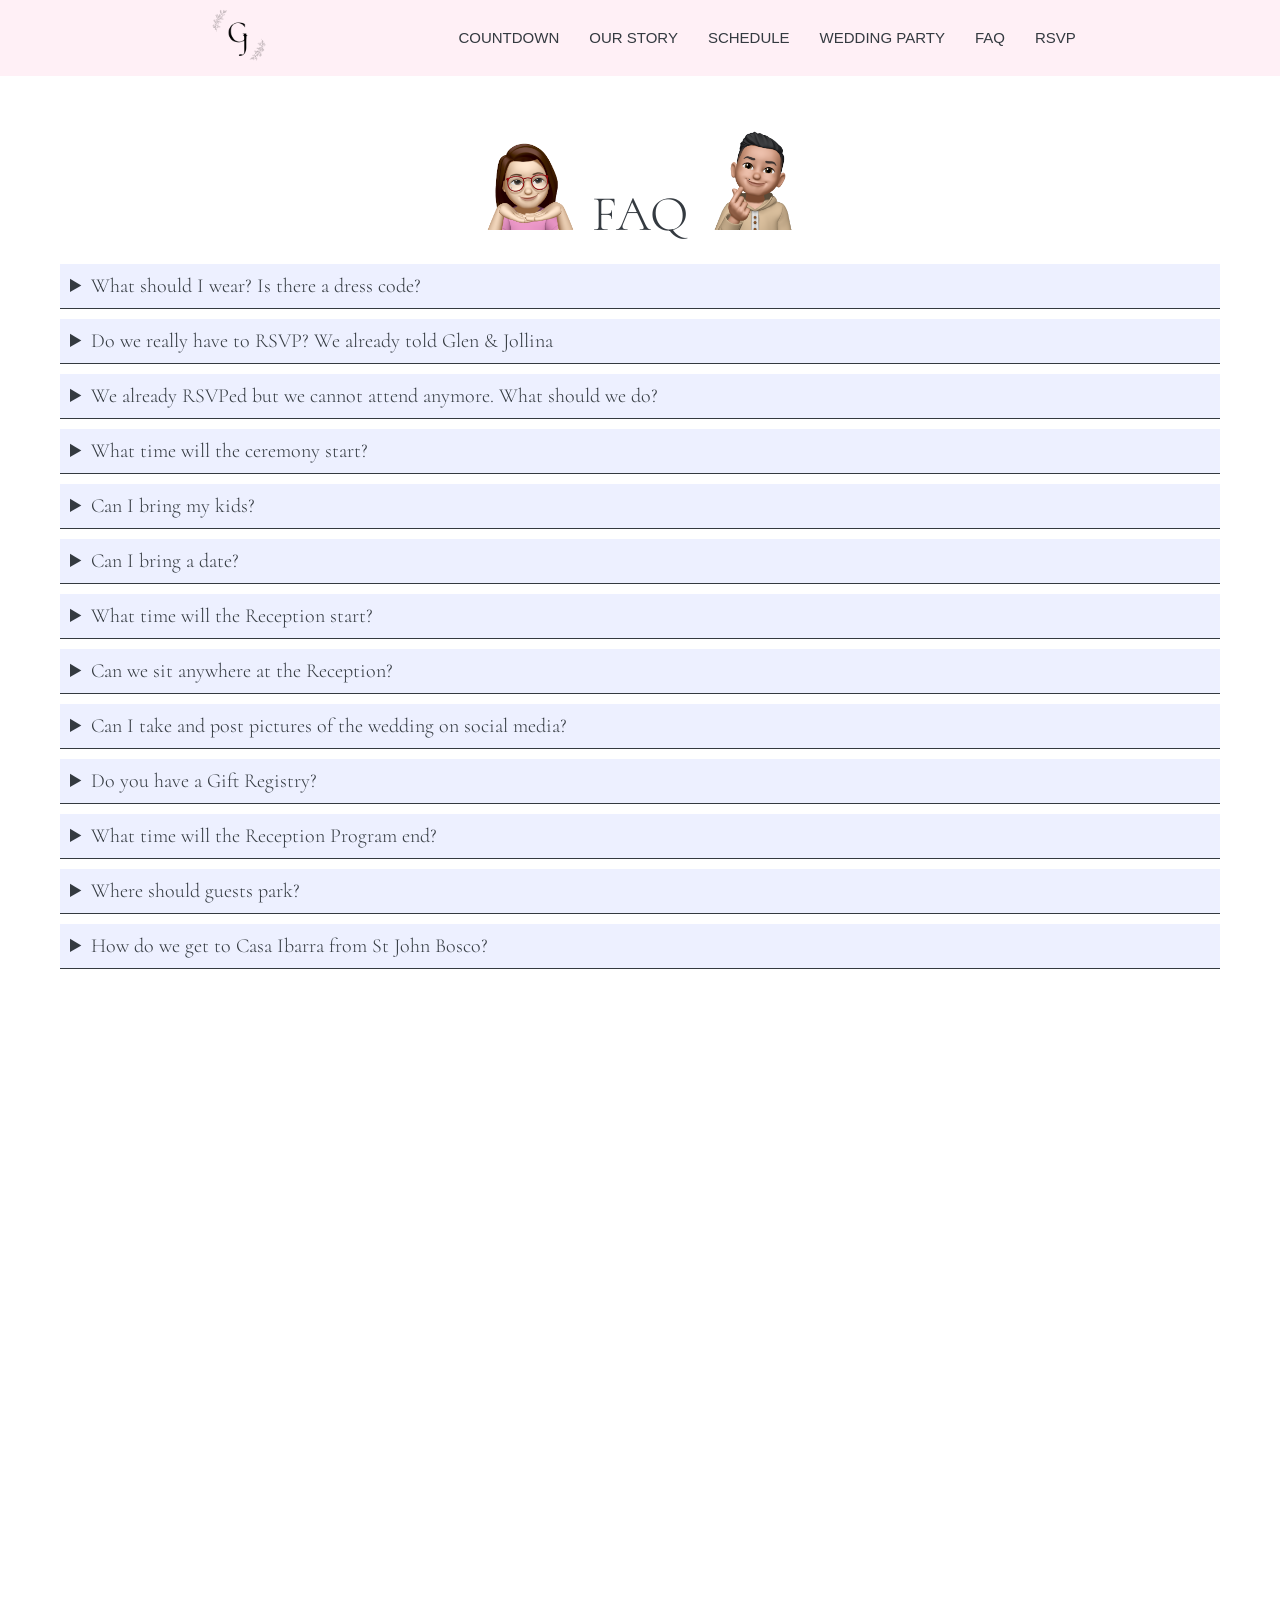
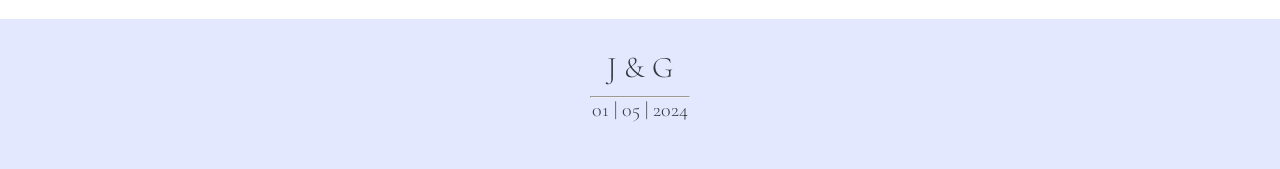
==== commit c0c4344a: "Add files via upload" ====
--- a/faq.html
+++ b/faq.html
@@ -8,7 +8,7 @@
     <link href="https://fonts.googleapis.com/css2?family=Cormorant:wght@400;700&family=Great+Vibes&family=Parisienne&family=Roboto+Condensed&display=swap" rel="stylesheet">
     <link rel="icon" type="image/x-icon" href="img/favicon_io/favicon.ico">   
     <link rel="stylesheet" href="css/style.css" />
-    <title>Glen & Jollina Nuptial</title>
+    <title>#JollyNaSiGlen</title>
   </head>
   <body>
     <main class="main__container section1">
@@ -28,9 +28,6 @@
             </li>
             <li>
               <a class="nav__link--btn" href="index.html#wedparty">Wedding Party </a>
-            </li>
-            <li>
-              <a class="nav__link--btn" href="photos.html">Our Photos</a>
             </li>
             <li>
               <a class="nav__link--btn" href="#">FAQ </a>
@@ -53,9 +50,9 @@
               <p>Strictly a <b>Formal</b> Event, <br>
               </p>
               <ul class="list__container">
-                <li>Any light colored long sleeves polo for the Gentlemen </li>
+                <li>Any light colored long sleeves polo for the Gentlemen.</li>
                 <li>Long dress, jumpsuits or separates in Pastel colors for the Ladies.</li>
-              </ul>
+              </ul> 
               <div class="color__container">
                 <div class="color__container--circle"></div>
                 <div class="color__container--circle"></div>
@@ -64,7 +61,7 @@
                 <div class="color__container--circle"></div>              
                 <div class="color__container--circle"></div>
               </div>
-              <p>The Church has strict guidelines, therefore, no backless, see-through, plunging neckline, low cut, high slits or mini dresses. Otherwise, you may be asked to wear a shawl in the Church. Also please do NOT wear denim pants, slippers or sneakers.   </div>  
+              <p>The Church has strict guidelines, therefore, no backless, see-through, plunging neckline, low cut, high slits or mini dresses. Otherwise, you may be asked to wear a shawl in the Church. Also please do NOT wear denim pants, slippers or sneakers.
               </p>
           </details>
           <details>
@@ -93,7 +90,7 @@
           </details>
           <details>
             <summary>Can we sit anywhere at the Reception?</summary>
-            <p>NO, there will be a formal seating arrangement posted at the entrance to the Reception area. Please ensure to check and follow accordingly</p>
+            <p>NO, there will be a formal seating arrangement posted at the entrance to the Reception area. Please ensure to check and follow accordingly.</p>
           </details>
           <details>
             <summary>Can I take and post pictures of the wedding on social media?</summary>
@@ -101,7 +98,7 @@
           </details>
           <details>
             <summary>Do you have a Gift Registry?</summary>
-            <p>As much as we appreciate your thoughtfulness, our baggage space is limited for the journey home (50kg to be exact &#128514). If you insist on giving, we would be grateful to receive monetary gifts instead to help us save up for our future &#127968. Your presence is truly the best gift. Thank you for being a part of our special day! </p>
+            <p>As much as we appreciate your thoughtfulness, our baggage space is limited for the journey home (50kg to be exact &#128514). If you insist on giving, we would be grateful to receive monetary gifts instead to help us save up for our future &#127968. Thank you for being a part of our special day! </p>
           </details>
           <details>
             <summary>What time will the Reception Program end?</summary>
@@ -111,12 +108,14 @@
           <details>
             <summary>Where should guests park?</summary>
             <p>There is a parking lot beside Casa Ibarra that can accomodate 20-40 cars. If there are no more slots available, the nearest pay parking building would be the Mall Of Asia Arena Annex (MAAX) Building. There is a free shuttle service from there to Casa Ibarra. </p>
-            <a class="button__default" href="https://www.waze.com/live-map/directions/ph/ncr/pasay/mall-of-asia-arena-annex-(maax)-building?to=place.ChIJDzJ4VGjLlzMRQ5A3Xs5JwtI">Directions to MAAX</a>
+            <div class="center__container"><a class="button__default" href="https://www.waze.com/live-map/directions/ph/ncr/pasay/mall-of-asia-arena-annex-(maax)-building?to=place.ChIJDzJ4VGjLlzMRQ5A3Xs5JwtI">Directions</a></div>
           </details>
           <details>
             <summary>How do we get to Casa Ibarra from St John Bosco?</summary>
-            <p>Please see the map below</p>
-            <div class="img__container">
+            <p>Please see the map below for Reference OR Click on Button.</p>
+            <div class="center__container">
+              <a class="button__default" target="_blank" href="https://www.waze.com/live-map/directions/casa-ibarra-coral-way-pasay?to=place.w.79298705.792921517.16666381">Directions</a>
+              <br>
               <img src="img/map.avif" alt="">
             </div>
           </details>
--- a/css/style.css
+++ b/css/style.css
@@ -205,7 +205,7 @@
 
 .header > figure:nth-child(4) {
   transition: opacity 1s ease;
-  background-image: url("../img/DX9A5759-min.avif"); }
+  background-image: url("../img/streets.avif"); }
 
 .header > figure:nth-child(5) {
   transition: opacity 1s ease;
@@ -214,79 +214,63 @@
 .slider__button--next {
   position: absolute;
   content: "";
-  bottom: 6.5px;
-  right: 40%;
+  top: 50%;
+  right: 15px;
+  transform: translateY(-50%);
   width: 40px;
   height: 40px;
   border-radius: 50%;
   z-index: 2999;
-  background-color: rgba(0, 0, 0, 0.2);
+  background-color: rgba(0, 0, 0, 0.3);
   border: none;
   cursor: pointer;
   font-size: 2rem;
   color: white;
-  transition: all 0.5s ease;
-  box-shadow: 0 0 10px rgba(0, 0, 0, 0.6);
-  transform: translateX(15px);
-  opacity: 0; }
+  box-shadow: 0 0 10px rgba(0, 0, 0, 0.6); }
   .slider__button--next:hover, .slider__button--next:active {
-    background-color: rgba(0, 0, 0, 0.4);
-    transform: translateX(0);
-    opacity: 1;
-    transition: all 0.5s ease-in; }
-  @media (max-width: 900px) {
+    background-color: rgba(0, 0, 0, 0.5); }
+  @media (max-width: 599px) {
     .slider__button--next {
-      right: 30%; } }
-  @media (max-width: 599px) {
-    .slider__button--next {
-      height: 35px;
-      width: 35px;
-      right: 25%;
-      bottom: 10px; } }
+      opacity: 0; } }
 
 .slider__button--prev {
   position: absolute;
   content: "";
-  bottom: 6.5px;
-  left: 40%;
+  top: 50%;
+  left: 15px;
+  transform: translateY(-50%);
   width: 40px;
   height: 40px;
   border-radius: 50%;
   border: none;
   z-index: 2999;
   cursor: pointer;
-  background-color: rgba(0, 0, 0, 0.2);
+  background-color: rgba(0, 0, 0, 0.3);
   font-size: 2rem;
   color: white;
-  transition: all 0.5s ease;
-  box-shadow: 0 0 10px rgba(0, 0, 0, 0.6);
-  transform: translateX(-15px);
-  opacity: 0; }
+  box-shadow: 0 0 10px rgba(0, 0, 0, 0.6); }
   .slider__button--prev:hover, .slider__button--prev:active {
-    background-color: rgba(0, 0, 0, 0.4); }
-  @media (max-width: 900px) {
+    background-color: rgba(0, 0, 0, 0.7); }
+  @media (max-width: 599px) {
     .slider__button--prev {
-      left: 30%; } }
-  @media (max-width: 599px) {
-    .slider__button--prev {
-      height: 35px;
-      width: 35px;
-      left: 25%;
-      bottom: 10px; } }
+      opacity: 0; } }
 
 .slider__button--container {
-  bottom: 20px;
+  top: 100px;
   left: 50%;
   position: absolute;
   transform: translateX(-50%);
   display: flex;
-  gap: 0.5rem; }
+  gap: 0.7rem; }
+  @media (max-width: 599px) {
+    .slider__button--container {
+      top: 70px; } }
 
 .slider__button {
-  height: 12px;
-  width: 12px;
+  height: 15px;
+  width: 15px;
   border-radius: 50%;
-  background-color: rgba(0, 0, 0, 0.2);
+  background-color: rgba(0, 0, 0, 0.5);
   z-index: 4000;
   border: 1px solid white;
   cursor: pointer; }
@@ -295,12 +279,6 @@
 
 .active {
   background-color: #fff0f6; }
-
-.header:hover > .slider__button--next,
-.header:hover > .slider__button--prev {
-  transform: translateX(0);
-  opacity: 1;
-  transition: all 0.5s ease-in; }
 
 .header {
   max-width: 100%;
@@ -329,8 +307,8 @@
         padding: 2rem 0; } }
   .title__subheading {
     font-size: 2rem;
-    text-shadow: 1px 1px 2px rgba(0, 0, 0, 0.6);
     font-family: "Cormorant", serif;
+    text-shadow: 1px 1px 2px rgba(0, 0, 0, 0.8);
     padding: 1rem 1rem;
     text-transform: uppercase;
     animation: text--reveal 1.5s ease-in;
@@ -350,6 +328,7 @@
   padding: 0 2rem 0 2rem;
   font-weight: 400;
   border-bottom: 1px solid white;
+  background-color: #fff0f6;
   position: fixed;
   top: 0;
   width: 100%;
@@ -795,7 +774,6 @@
 
 details {
   text-align: left;
-  transition: all 1s;
   margin-bottom: 1rem;
   border-bottom-left-radius: 2px;
   border-bottom-right-radius: 2px; }
@@ -820,8 +798,7 @@
 .color__container {
   display: flex;
   flex-direction: row;
-  column-gap: 20px;
-  margin: 0 auto; }
+  column-gap: 20px; }
 
 .color__container--circle {
   border-radius: 100%; }
@@ -855,11 +832,15 @@
   margin-left: 20px;
   margin-bottom: 10px; }
 
-.img__container {
-  overflow: hidden; }
-  .img__container img {
+.center__container {
+  text-align: center;
+  margin: 0 auto; }
+  .center__container a {
+    display: inline-block; }
+  .center__container img {
     width: 80%;
-    margin-top: 2rem; }
+    margin-top: 2rem;
+    border-radius: 10px; }
 
 footer {
   min-height: 150px;
@@ -876,7 +857,7 @@
     margin: 1rem auto 0 auto; }
 
 .footer__nav {
-  margin: 5rem 0 2rem 0;
+  margin: 4rem 0 2rem 0;
   max-width: 1200px;
   display: none; }
   @media (max-width: 1200px) {
@@ -884,12 +865,12 @@
       display: block; } }
   .footer__nav li {
     width: 100%;
-    border-top: 1px solid black;
+    border-top: 1px solid #343a40;
     list-style: none; }
     .footer__nav li:hover {
       background-color: #c2d1ff; }
   .footer__nav li:last-child {
-    border-bottom: 1px solid black; }
+    border-bottom: 1px solid #343a40; }
   .footer__nav--btn {
     text-decoration: none;
     color: #343a40;
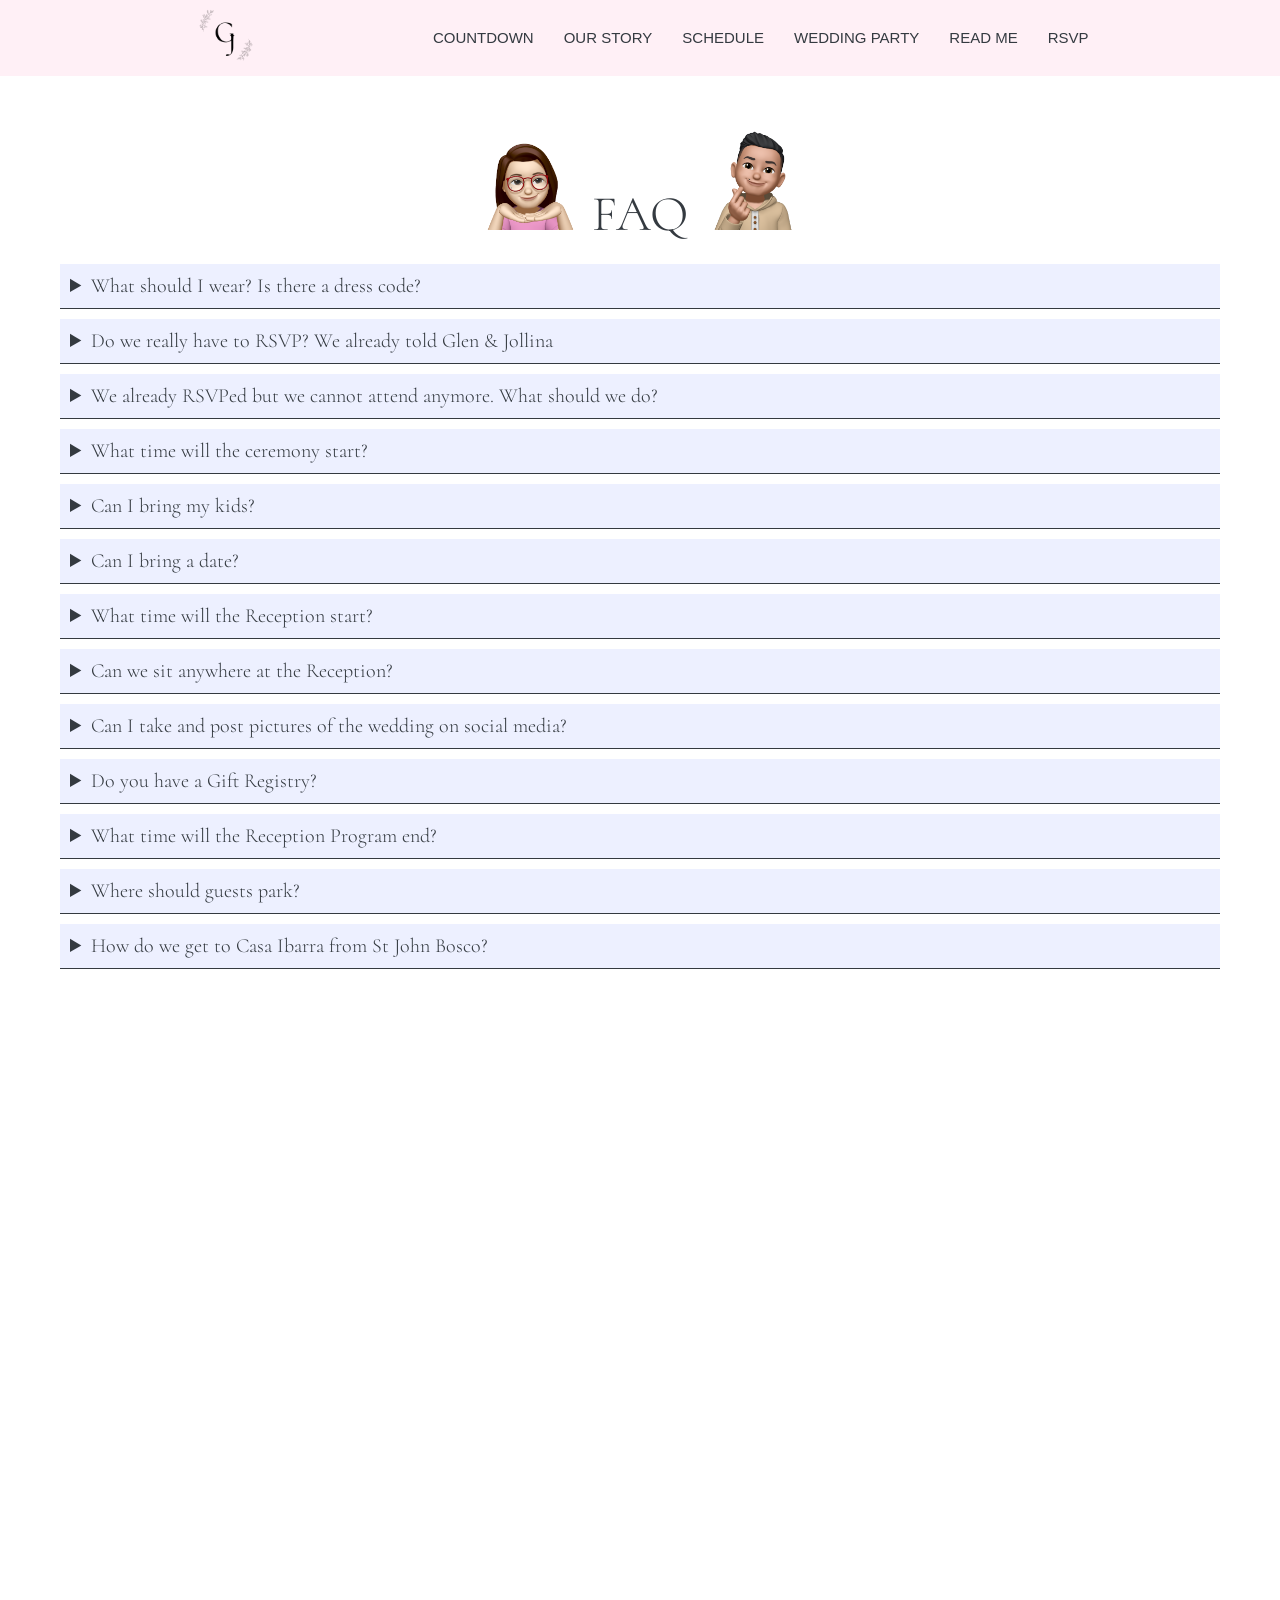
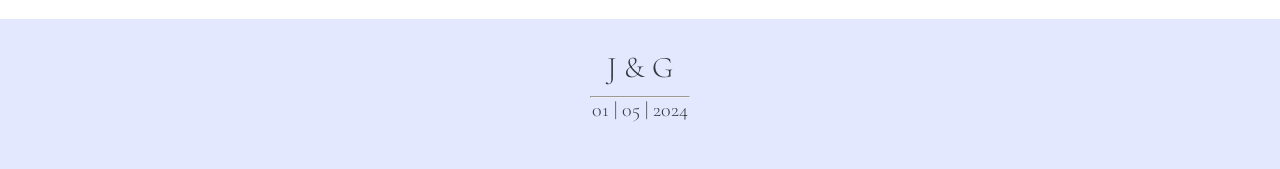
==== commit f23a892a: "Add files via upload" ====
--- a/faq.html
+++ b/faq.html
@@ -30,7 +30,7 @@
               <a class="nav__link--btn" href="index.html#wedparty">Wedding Party </a>
             </li>
             <li>
-              <a class="nav__link--btn" href="#">FAQ </a>
+              <a class="nav__link--btn" href="#">Read Me </a>
             </li>
             <li><a class="nav__link--btn cta__btn" target="_blank" href="https://www.theknot.com/us/glen-mangahas-and-jollina-jorda-jan-2024/rsvp">RSVP</a></li>
           </div>
@@ -61,8 +61,14 @@
                 <div class="color__container--circle"></div>              
                 <div class="color__container--circle"></div>
               </div>
-              <p>The Church has strict guidelines, therefore, no backless, see-through, plunging neckline, low cut, high slits or mini dresses. Otherwise, you may be asked to wear a shawl in the Church. Also please do NOT wear denim pants, slippers or sneakers.
+              <p>The Church has strict guidelines, therefore, no backless, see-through, plunging neckline, low cut, high slits or mini dresses. Otherwise, you may be asked to wear a shawl OR may not be allowed in the Church. <b> Also, please do NOT wear denim pants, shorts, slippers or sneakers. </b>
               </p>
+              <div class="img__gallery">
+                <img src="img/2.png" alt="">
+                <img src="img/4.png" alt="">
+                <img src="img/5.png" alt="">
+                <img src="img/3.png" alt="">
+              </div>
           </details>
           <details>
             <summary>Do we really have to RSVP? We already told Glen & Jollina</summary>
--- a/css/style.css
+++ b/css/style.css
@@ -193,7 +193,7 @@
 
 .header > figure:nth-child(1) {
   transition: opacity 1s ease-in;
-  background-image: url("../img/union.avif"); }
+  background-image: url("../img/streets.avif"); }
 
 .header > figure:nth-child(2) {
   transition: opacity 1s ease;
@@ -205,7 +205,7 @@
 
 .header > figure:nth-child(4) {
   transition: opacity 1s ease;
-  background-image: url("../img/streets.avif"); }
+  background-image: url("../img/union.avif"); }
 
 .header > figure:nth-child(5) {
   transition: opacity 1s ease;
@@ -829,7 +829,7 @@
   background-color: #d4d0d0; }
 
 .list__container {
-  margin-left: 20px;
+  margin-left: 22px;
   margin-bottom: 10px; }
 
 .center__container {
@@ -841,6 +841,9 @@
     width: 80%;
     margin-top: 2rem;
     border-radius: 10px; }
+
+.img__gallery > img {
+  margin-left: -20px; }
 
 footer {
   min-height: 150px;
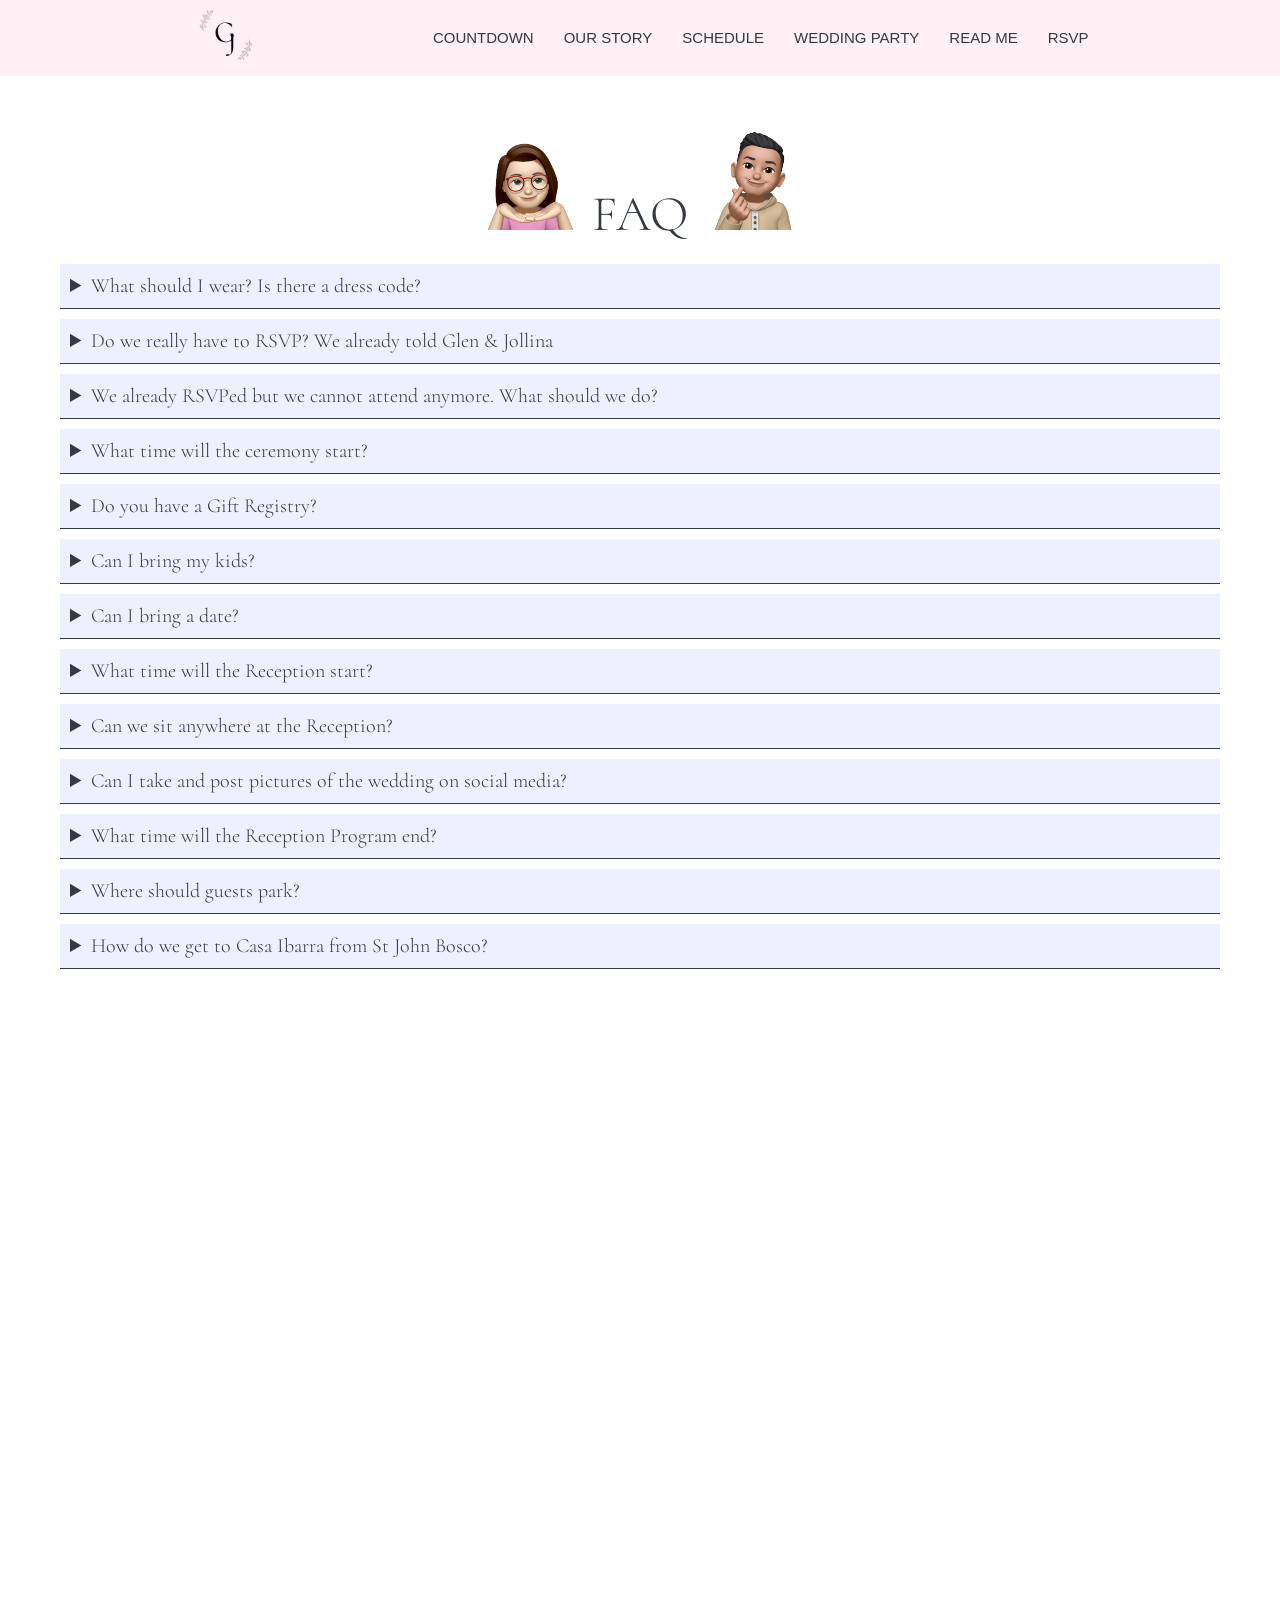
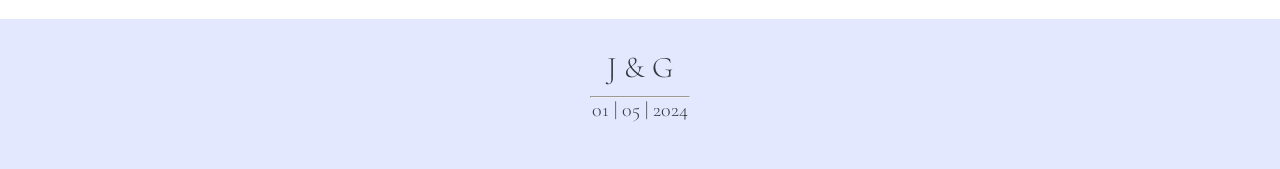
==== commit 2325a305: "Add files via upload" ====
--- a/faq.html
+++ b/faq.html
@@ -83,6 +83,10 @@
             <p>We have a strict schedule to follow. Processional march will start at 3:30 PM, so please arrive by 3:15 PM. If arriving late, please DO NOT enter the church while Jollina is walking down the aisle.</p>
           </details>
           <details>
+            <summary>Do you have a Gift Registry?</summary>
+            <p>As much as we appreciate your thoughtfulness, our baggage space is limited for the journey home (50kg to be exact &#128514). If you insist on giving, we would be grateful to receive monetary gifts instead to help us save up for our future &#127968. Thank you for being a part of our special day! </p>
+          </details>
+          <details>
             <summary>Can I bring my kids?</summary>
             <p>While we love your little ones, due to our venue having a limited capacity we will only be able to accommodate those listed on your invitation. We appreciate you making arrangements ahead of time and leaving the kids at home so you can celebrate with us.</p>
           </details>
@@ -101,10 +105,6 @@
           <details>
             <summary>Can I take and post pictures of the wedding on social media?</summary>
             <p>Yes please! We encourage guests to post pictures onto their social media channels. Our only request is that you tag each photo with our wedding hashtag <b>#JollyNaSiGlen</b> so we can keep track of all of your pictures!</p>
-          </details>
-          <details>
-            <summary>Do you have a Gift Registry?</summary>
-            <p>As much as we appreciate your thoughtfulness, our baggage space is limited for the journey home (50kg to be exact &#128514). If you insist on giving, we would be grateful to receive monetary gifts instead to help us save up for our future &#127968. Thank you for being a part of our special day! </p>
           </details>
           <details>
             <summary>What time will the Reception Program end?</summary>
@@ -135,4 +135,5 @@
     </main>
   </body>
   <script src="js/nav.js"></script>
+  <script src="js/main.js"></script>
 </html>
--- a/css/style.css
+++ b/css/style.css
@@ -671,6 +671,10 @@
 .sponsors {
   flex: 1 1 0; }
 
+.wed__button--prev,
+.wed__button--next {
+  display: none; }
+
 #rsvp {
   padding: 5rem 1rem 15rem 1rem;
   background-image: url("../img/footer.avif");
@@ -883,3 +887,13 @@
     text-transform: uppercase;
     font-weight: 400;
     font-size: 1.6rem; }
+
+.gallery__container {
+  max-width: 900px;
+  max-height: 300rem;
+  column-width: 100px;
+  column-gap: 2em;
+  margin: 0 auto; }
+  .gallery__container img {
+    max-width: 250px;
+    border-radius: 10px; }
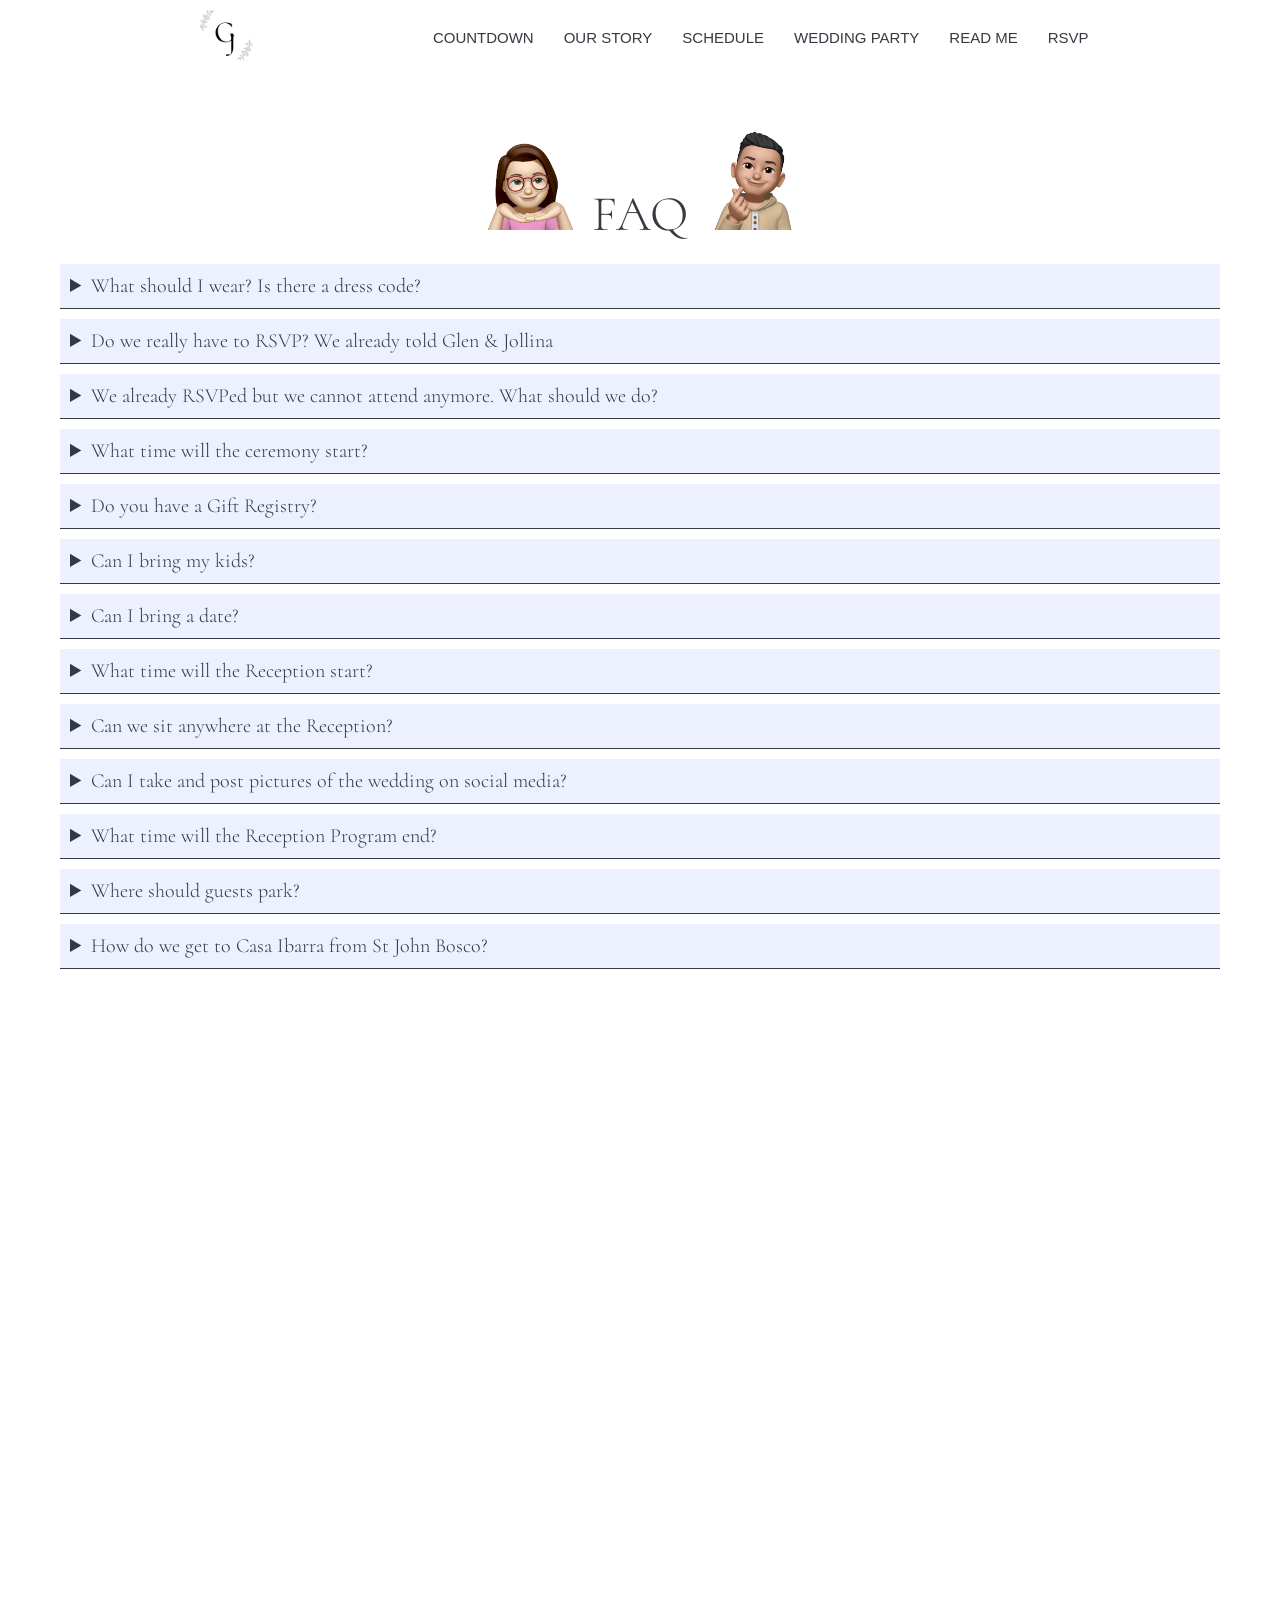
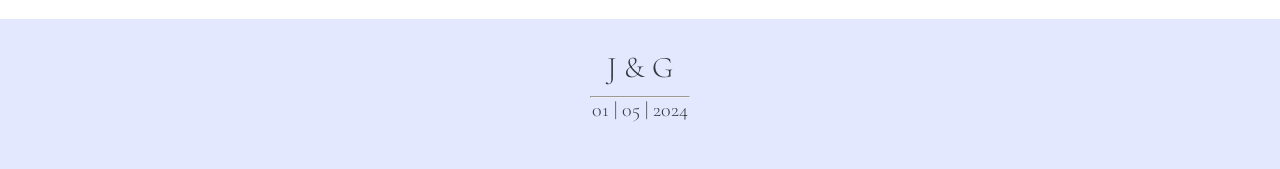
==== commit 15fc528c: "Update faq.html" ====
--- a/faq.html
+++ b/faq.html
@@ -50,7 +50,7 @@
               <p>Strictly a <b>Formal</b> Event, <br>
               </p>
               <ul class="list__container">
-                <li>Any light colored long sleeves polo for the Gentlemen.</li>
+                <li>Any light colored suit or long sleeves polo for the Gentlemen.</li>
                 <li>Long dress, jumpsuits or separates in Pastel colors for the Ladies.</li>
               </ul> 
               <div class="color__container">
--- a/css/style.css
+++ b/css/style.css
@@ -328,7 +328,6 @@
   padding: 0 2rem 0 2rem;
   font-weight: 400;
   border-bottom: 1px solid white;
-  background-color: #fff0f6;
   position: fixed;
   top: 0;
   width: 100%;
